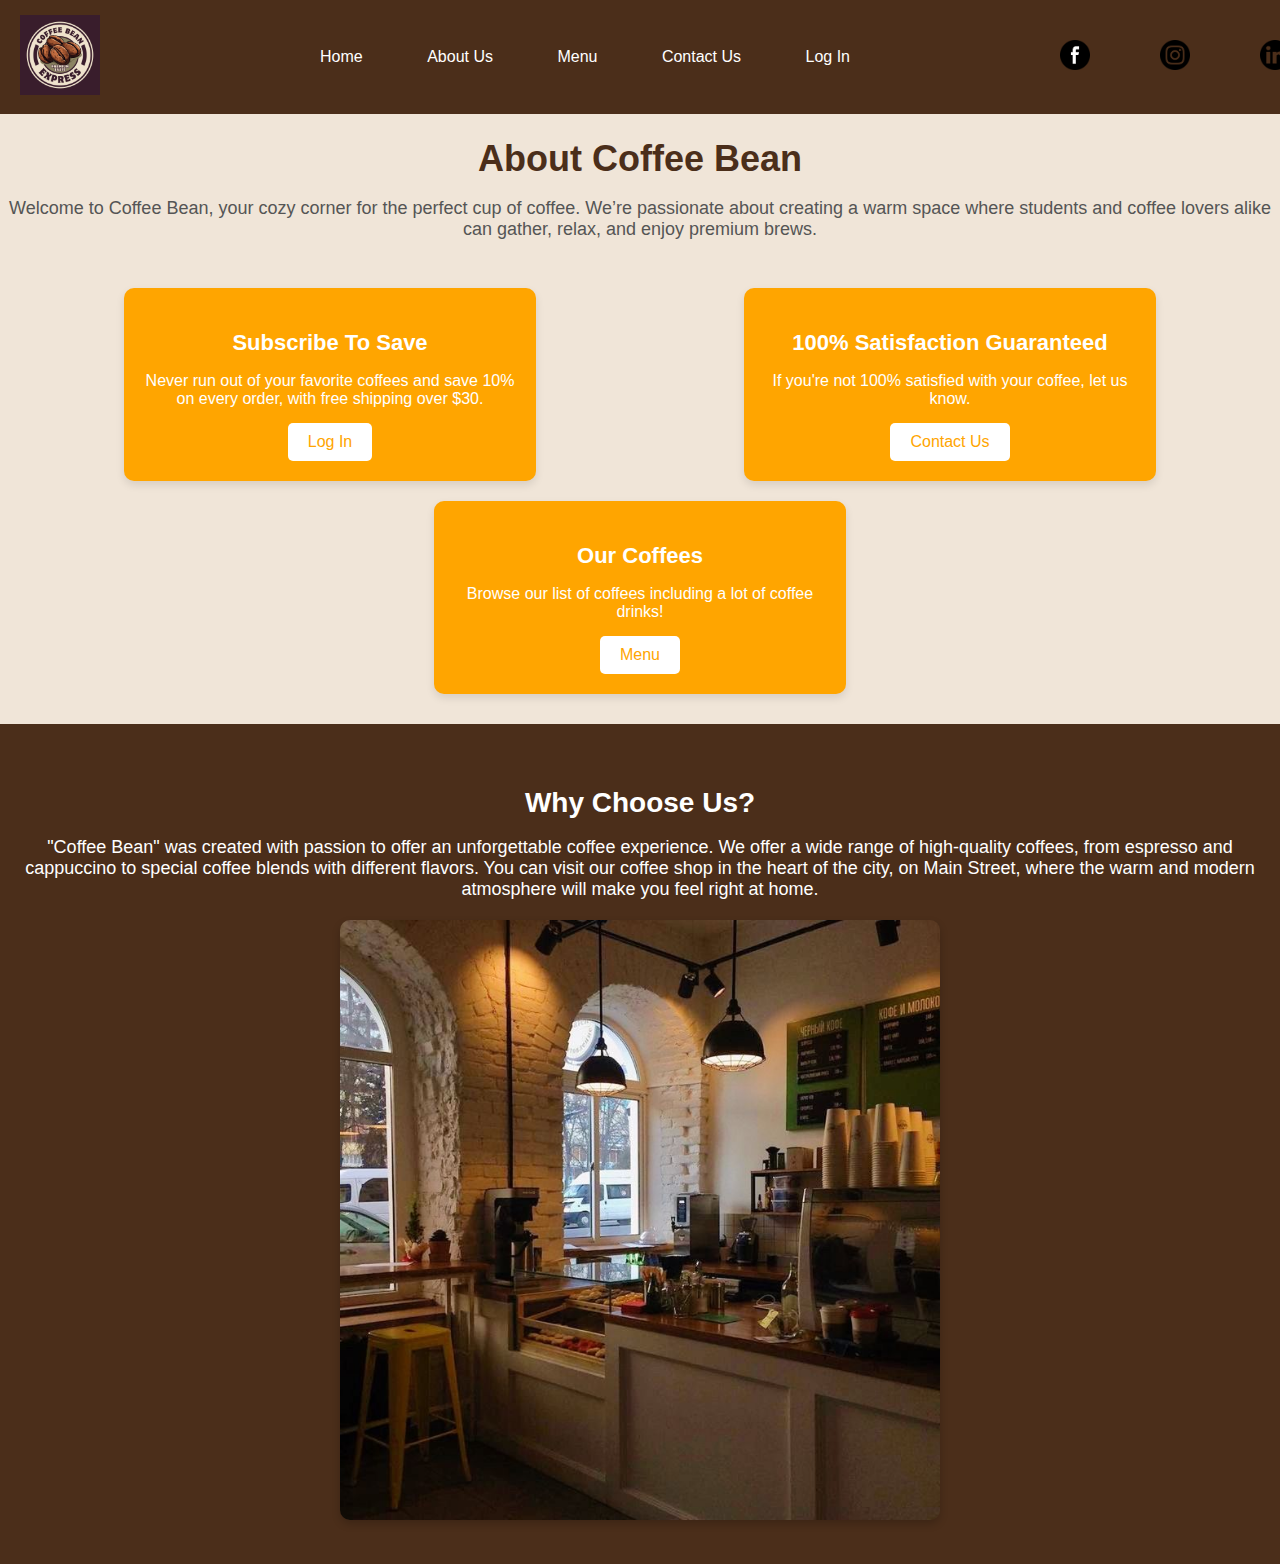
==== aboutus.html @ 2c9f51af "Krijova nje faqe te re te quajtur About Us ku kam krijuar tri cards dhe nje highlight section me pak" ====
<!DOCTYPE html>
<html lang="en">
<head>
    <meta charset="UTF-8">
    <meta name="viewport" content="width=device-width, initial-scale=1.0">
    <title>About Us | Coffee Bean</title>
    <link rel="stylesheet" href="aboutus.css">
</head>
<body>
    <header class="headerContainer">
        <div class="logo">
            <a href="index.html"> 
                <img src="images/logo.png" alt="Coffee Bean Logo">
            </a>
        </div>
        <nav>
            <a href="index.html">Home</a>
            <a href="aboutus.html">About Us</a>
            <a href="menu.html">Menu</a>
            <a href="contactus.html">Contact Us</a>
            <a href="login.html">Log In</a>
        </nav>
        <div class="social-icons">
            <a href="https://www.facebook.com/"><img src="images/facebook.png" alt="Facebook"></a>
            <a href="https://www.instagram.com/"><img src="images/instagram.png" alt="Instagram"></a>
            <a href="https://www.linkedin.com/"><img src="images/linkedin.png" alt="LinkedIn"></a>
        </div>
    </header>
    
    <main>
        <section class="intro-section">
            <h1>About Coffee Bean</h1>
            <p>Welcome to Coffee Bean, your cozy corner for the perfect cup of coffee. We’re passionate about creating a warm space where students and coffee lovers alike can gather, relax, and enjoy premium brews.</p>
        </section>

        <div class="container">
            <div class="card">
                <h3>Subscribe To Save</h3>
                <p>Never run out of your favorite coffees and save 10% on every order, with free shipping over $30.</p>
                <a href="login.html"><button class="btn">Log In</button></a>
            </div>
            <div class="card">
                <h3>100% Satisfaction Guaranteed</h3>
                <p>If you're not 100% satisfied with your coffee, let us know.</p>
                <a href="contactus.html"><button class="btn">Contact Us</button></a>
            </div>
            <div class="card">
                <h3>Our Coffees</h3>
                <p>Browse our list of coffees including a lot of coffee drinks!</p>
                <a href="menu.html"><button class="btn">Menu</button></a>
            </div>
        </div>

        <section class="highlight-section">
            <h2>Why Choose Us?</h2>
            <p>"Coffee Bean" was created with passion to offer an unforgettable coffee experience. We offer a wide range of high-quality coffees, from espresso and cappuccino to special coffee blends with different flavors. You can visit our coffee shop in the heart of the city, on Main Street, where the warm and modern atmosphere will make you feel right at home.</p>
            <img src="images/foto.jpg" alt="Cozy Coffee Shop" class="highlight-image">
        </section>
---- aboutus.css ----
/* General Body Styles */
body {
    font-family: Arial, sans-serif;
    margin: 0;
    padding: 0;
    background-color: #f0e5d8;
    display: flex;
    flex-direction: column;
    height: 100vh; /* Full viewport height */
}

/* Header Styling */
.headerContainer {
    display: flex;
    justify-content: space-between;
    align-items: center;
    background-color: #4b2e1a;
    padding: 15px 20px;
    width: 100%;
    z-index: 10;
}

.headerContainer .logo img {
    height: 80px;
    width: auto;
}

.headerContainer div {
    display: flex;
    align-items: center;
}

.headerContainer a {
    color: #ffffff;
    text-decoration: none;
    margin-right: 60px;
    font-size: 16px;
    transition: color 0.3s ease;
}

.headerContainer a:hover {
    color: #ffd700;
}

.headerContainer img {
    height: 30px;
    width: 30px;
    margin-right: 10px;
}

.headerContainer .logo a {
    margin-right: 20px;
}

.headerContainer a:last-child {
    margin-right: 0;
}

/* Responsiveness for smaller screens */
@media (max-width: 768px) {
    .headerContainer {
        flex-direction: column;
        padding: 10px;
    }

    .headerContainer div {
        margin-top: 10px;
        justify-content: center;
    }

    .headerContainer a {
        margin-right: 15px;
        margin-bottom: 10px;
    }

    .headerContainer .logo img {
        height: 70px;
    }
}

/* Intro Section */
.intro-section {
    /*padding: 100px 20px 30px;*/
    text-align: center;
    background-color: #f0e5d8;
}

.intro-section h1 {
    font-size: 36px;
    margin-bottom: 15px;
    color: #4b2e1a;
}

.intro-section p {
    font-size: 18px;
    color: #555;
}

/* Container Styles */
.container {
    display: flex;
    justify-content: space-around;
    flex-wrap: wrap;
    padding: 20px;
}

.card {
    background-color: #FFA500;
    width: 30%;
    padding: 20px;
    border-radius: 10px;
    box-shadow: 0 4px 8px rgba(0, 0, 0, 0.1);
    text-align: center;
    color: #fff;
    margin: 10px;
}

.card h3 {
    font-size: 22px;
    margin-bottom: 10px;
}

.card p {
    font-size: 16px;
    margin-bottom: 15px;
}

.btn {
    background-color: white;
    color: #FFA500;
    padding: 10px 20px;
    border: none;
    border-radius: 5px;
    font-size: 16px;
    cursor: pointer;
    transition: background-color 0.3s ease;
}

.btn:hover {
    background-color: #FFD700;
}

/* Highlight Section */
.highlight-section {
    padding: 40px 20px;
    text-align: center;
    background-color: #4b2e1a;
    color: #fff;
}

.highlight-section h2 {
    font-size: 28px;
    margin-bottom: 15px;
}

.highlight-section p {
    font-size: 18px;
    margin-bottom: 20px;
}

.highlight-image {
    width: 80%;
    max-width: 600px;
    border-radius: 10px;
    box-shadow: 0 4px 8px rgba(0, 0, 0, 0.2);
}

/* Responsive Styles */
@media (max-width: 768px) {
    .container .card {
        width: 80%;
        margin: 15px auto;
    }

    .highlight-image {
        width: 100%;
    }
}
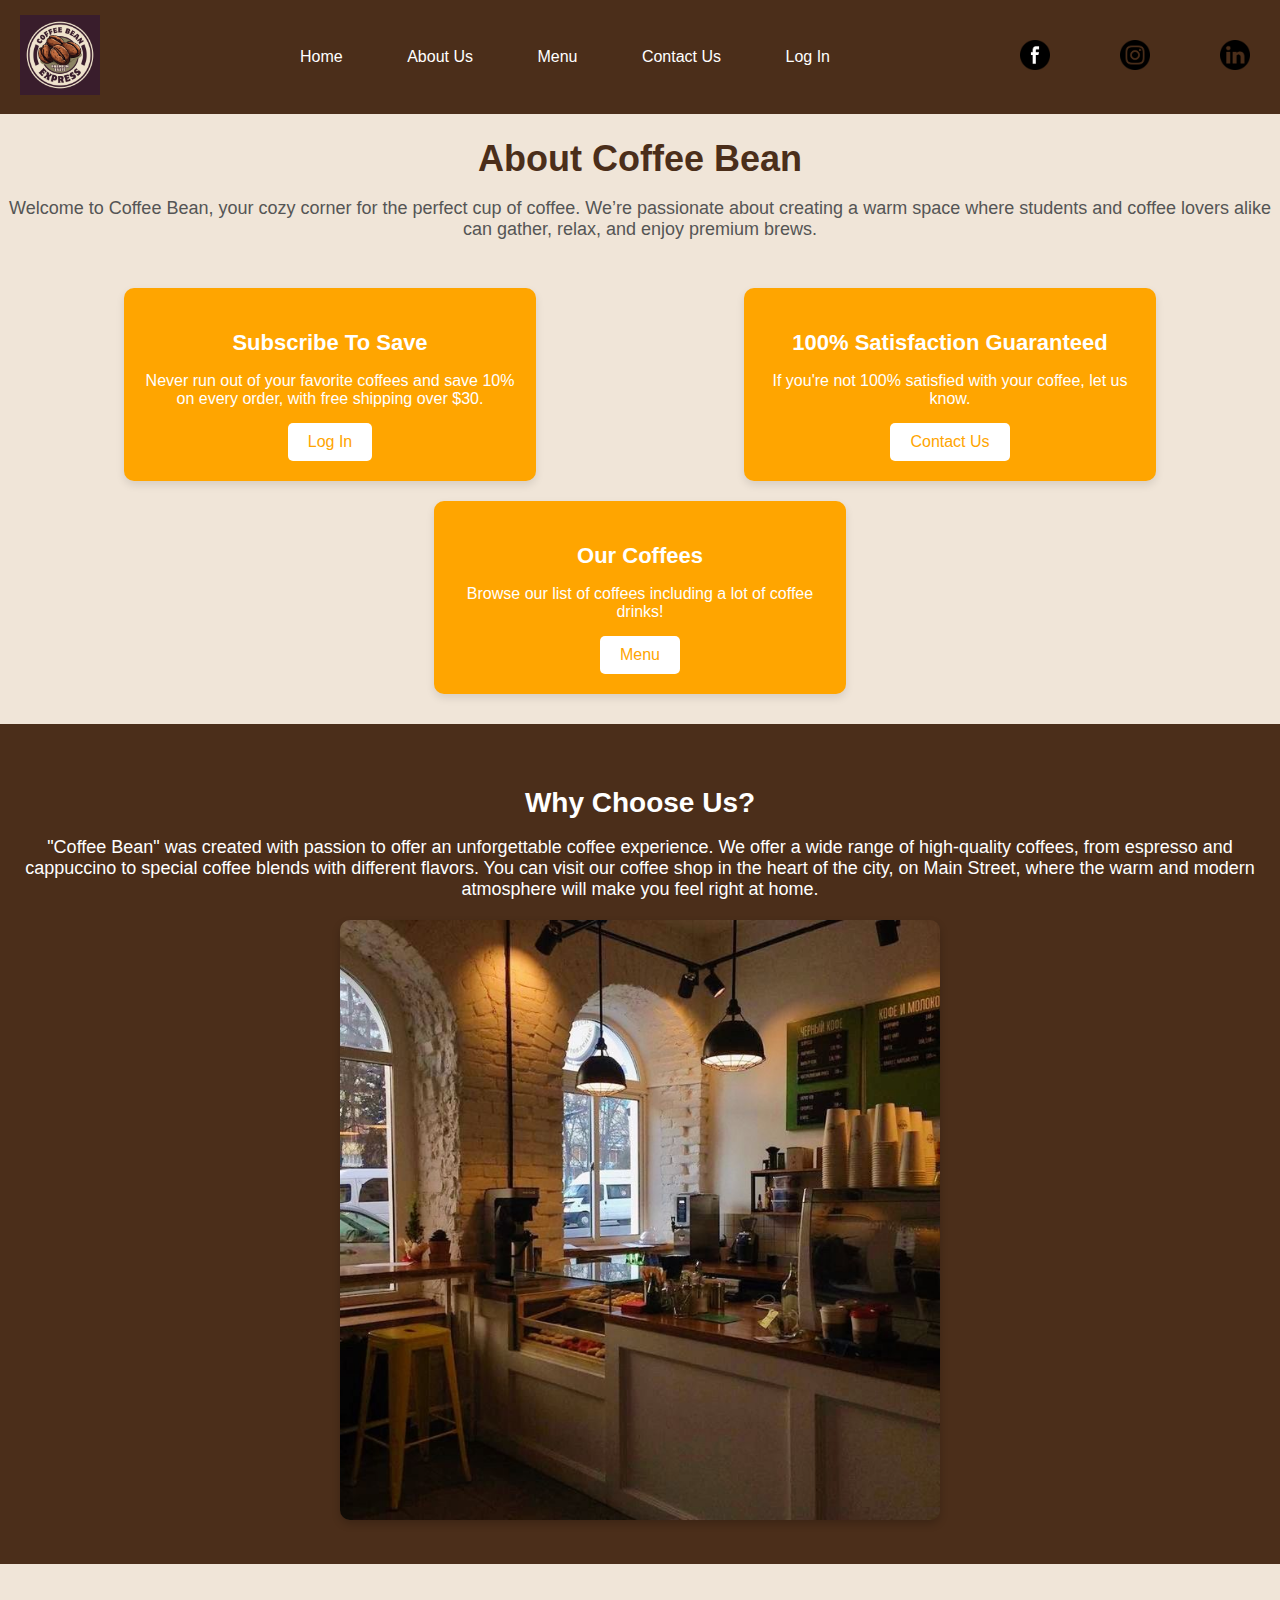
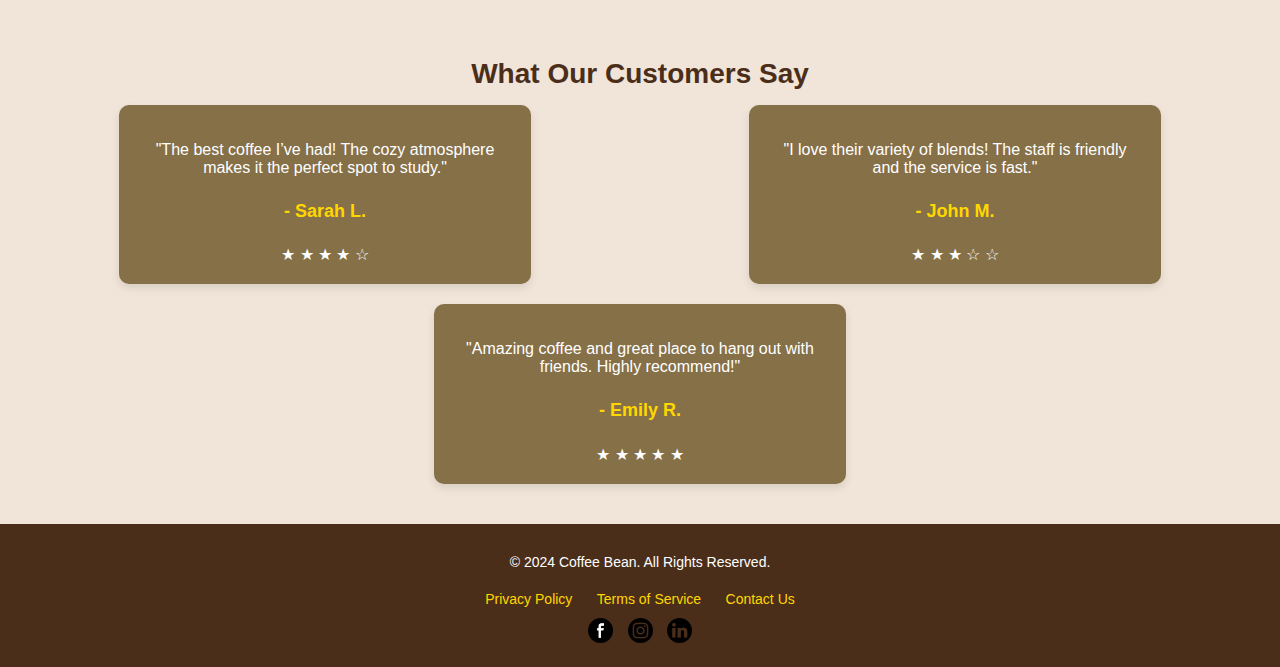
==== commit ef3f47e5: "About Us" ====
--- a/aboutus.html
+++ b/aboutus.html
@@ -55,4 +55,66 @@
             <h2>Why Choose Us?</h2>
             <p>"Coffee Bean" was created with passion to offer an unforgettable coffee experience. We offer a wide range of high-quality coffees, from espresso and cappuccino to special coffee blends with different flavors. You can visit our coffee shop in the heart of the city, on Main Street, where the warm and modern atmosphere will make you feel right at home.</p>
             <img src="images/foto.jpg" alt="Cozy Coffee Shop" class="highlight-image">
-        </section>+        </section>
+        
+        <!-- Client Reviews Section -->
+        <section class="reviews-section">
+            <h2>What Our Customers Say</h2>
+            <div class="reviews-container">
+                <div class="review-card">
+                    <p>"The best coffee I’ve had! The cozy atmosphere makes it the perfect spot to study."</p>
+                    <h4>- Sarah L.</h4>
+                    <div class="stars">
+                        <span class="star">&#9733;</span>
+                        <span class="star">&#9733;</span>
+                        <span class="star">&#9733;</span>
+                        <span class="star">&#9733;</span>
+                        <span class="star">&#9734;</span>
+                    </div>
+                </div>
+                <div class="review-card">
+                    <p>"I love their variety of blends! The staff is friendly and the service is fast."</p>
+                    <h4>- John M.</h4>
+                    <div class="stars">
+                        <span class="star">&#9733;</span>
+                        <span class="star">&#9733;</span>
+                        <span class="star">&#9733;</span>
+                        <span class="star">&#9734;</span>
+                        <span class="star">&#9734;</span>
+                    </div>
+                </div>
+                <div class="review-card">
+                    <p>"Amazing coffee and great place to hang out with friends. Highly recommend!"</p>
+                    <h4>- Emily R.</h4>
+                    <div class="stars">
+                        <span class="star">&#9733;</span>
+                        <span class="star">&#9733;</span>
+                        <span class="star">&#9733;</span>
+                        <span class="star">&#9733;</span>
+                        <span class="star">&#9733;</span>
+                    </div>
+                </div>
+            </div>
+        </section>
+    </main>
+
+    <!-- Footer Section -->
+    <div class="footerWrapper">
+        <footer class="footerContainer">
+            <div class="footerContent">
+                <p>&copy; 2024 Coffee Bean. All Rights Reserved.</p>
+                <div class="footerLinks">
+                    <a href="privacy.html">Privacy Policy</a>
+                    <a href="terms.html">Terms of Service</a>
+                    <a href="contactus.html">Contact Us</a>
+                </div>
+                <div class="footerSocial">
+                    <a href="https://www.facebook.com/"><img src="images/facebook.png" alt="Facebook"></a>
+                    <a href="https://www.instagram.com/"><img src="images/instagram.png" alt="Instagram"></a>
+                    <a href="https://www.linkedin.com/"><img src="images/linkedin.png" alt="LinkedIn"></a>
+                </div>
+            </div>
+        </footer>
+    </div>
+</body>
+</html>
--- a/aboutus.css
+++ b/aboutus.css
@@ -16,7 +16,7 @@
     align-items: center;
     background-color: #4b2e1a;
     padding: 15px 20px;
-    width: 100%;
+    /*width: 100%;*/
     z-index: 10;
 }
 
@@ -175,4 +175,99 @@
     .highlight-image {
         width: 100%;
     }
-}+}
+
+/* Client Reviews Section */
+.reviews-section {
+    padding: 40px 20px;
+    text-align: center;
+    background-color: #f0e5d8;
+    margin-top: 30px;
+}
+
+.reviews-section h2 {
+    font-size: 28px;
+    margin-bottom: 15px;
+    color: #4b2e1a;
+}
+
+.reviews-container {
+    display: flex;
+    justify-content: space-around;
+    flex-wrap: wrap;
+    gap: 20px;
+}
+
+.review-card {
+    background-color: #867048;
+    padding: 20px;
+    border-radius: 10px;
+    color: #fff;
+    width: 30%;
+    text-align: center;
+    box-shadow: 0 4px 8px rgba(0, 0, 0, 0.1);
+}
+
+.review-card p {
+    font-size: 16px;
+    margin-bottom: 15px;
+}
+
+.review-card h4 {
+    font-size: 18px;
+    font-weight: bold;
+    color: #ffd700;
+}
+
+/* Footer Styling */
+.footerWrapper {
+    margin-top: auto; /* Ensures footer stays at the bottom */
+    width: 100%;
+}
+
+.footerContainer {
+    background-color: #4b2e1a;
+    color: #ffffff;
+    padding: 20px 10px;
+    text-align: center;
+}
+
+.footerContent {
+    max-width: 1200px;
+    margin: 0 auto;
+    display: flex;
+    flex-direction: column;
+    align-items: center;
+}
+
+.footerContent p {
+    font-size: 14px;
+    margin: 10px 0;
+}
+
+.footerLinks {
+    margin: 10px 0;
+}
+
+.footerLinks a {
+    color: #ffd700;
+    text-decoration: none;
+    margin: 0 10px;
+    font-size: 14px;
+    transition: color 0.3s ease;
+}
+
+.footerLinks a:hover {
+    color: #ffffff;
+}
+
+.footerSocial img {
+    height: 25px;
+    width: 25px;
+    margin: 0 5px;
+    transition: transform 0.3s ease;
+}
+
+.footerSocial img:hover {
+    transform: scale(1.2);
+}
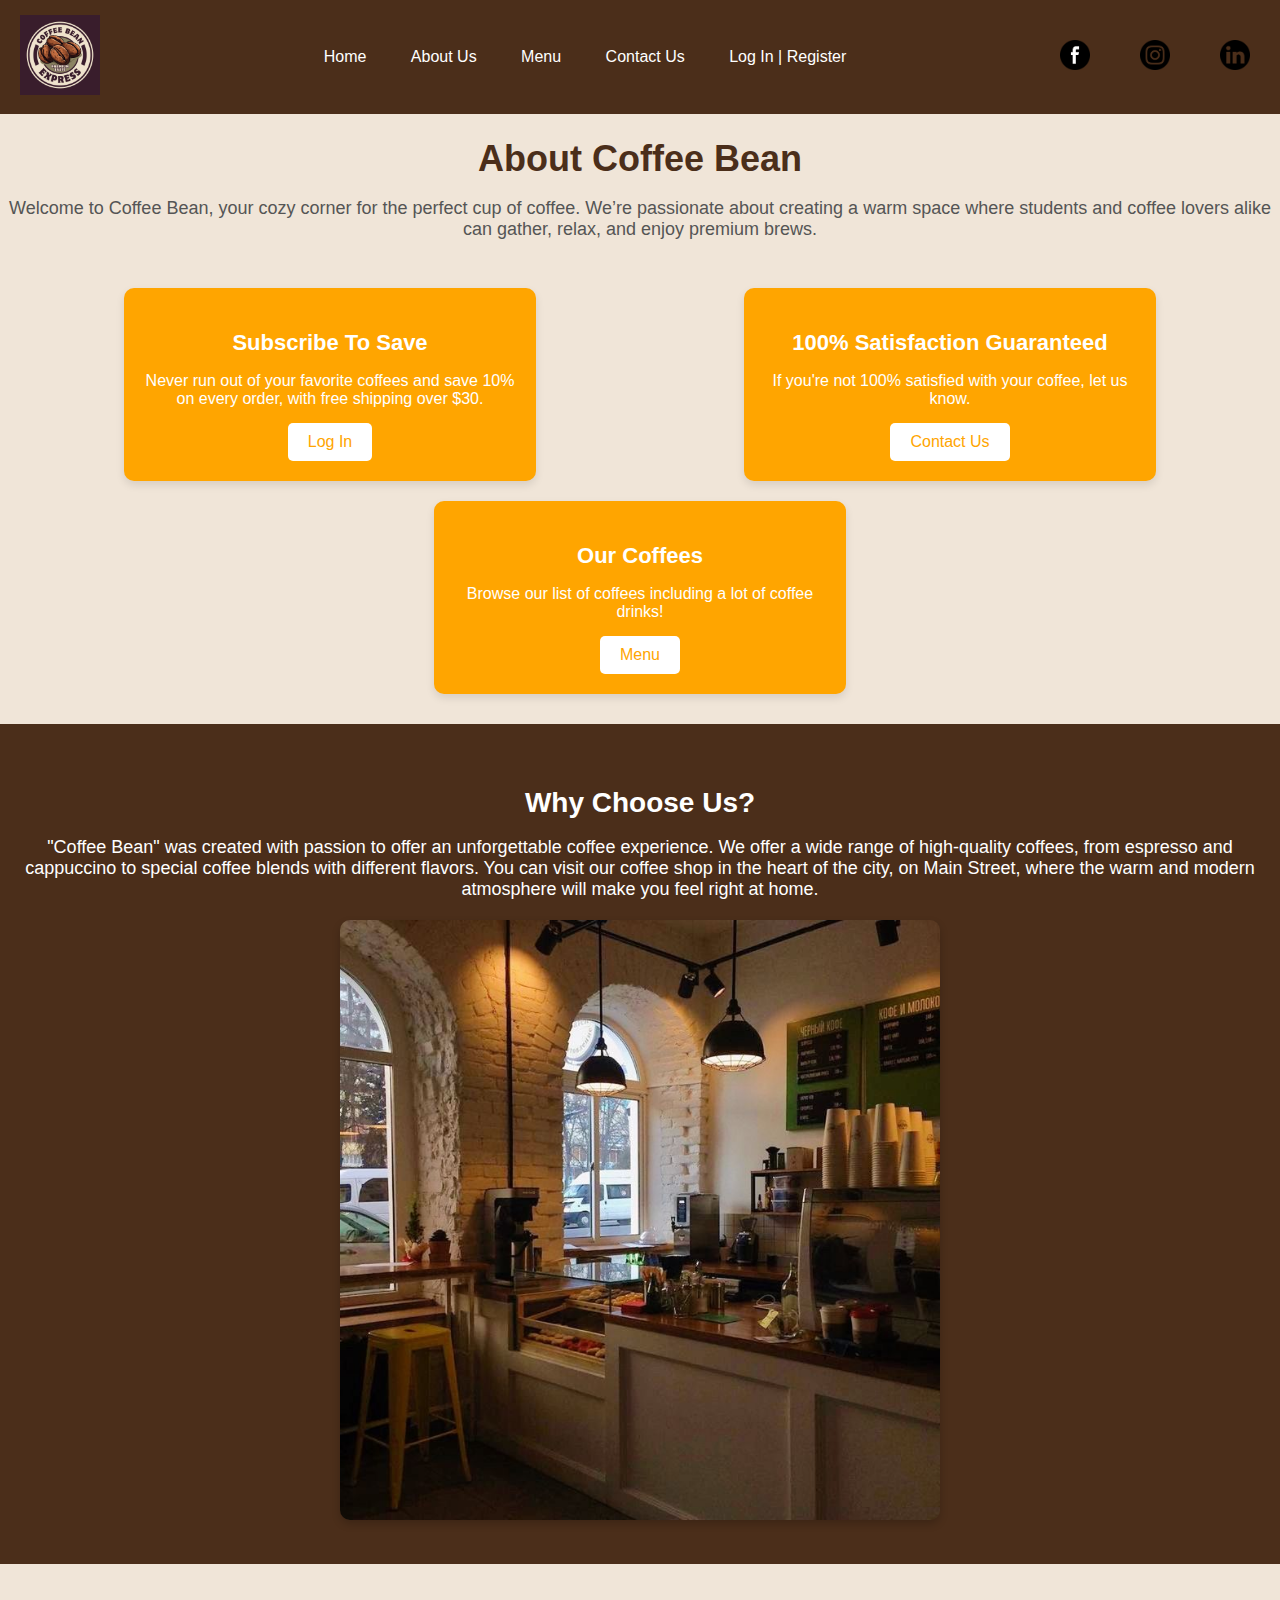
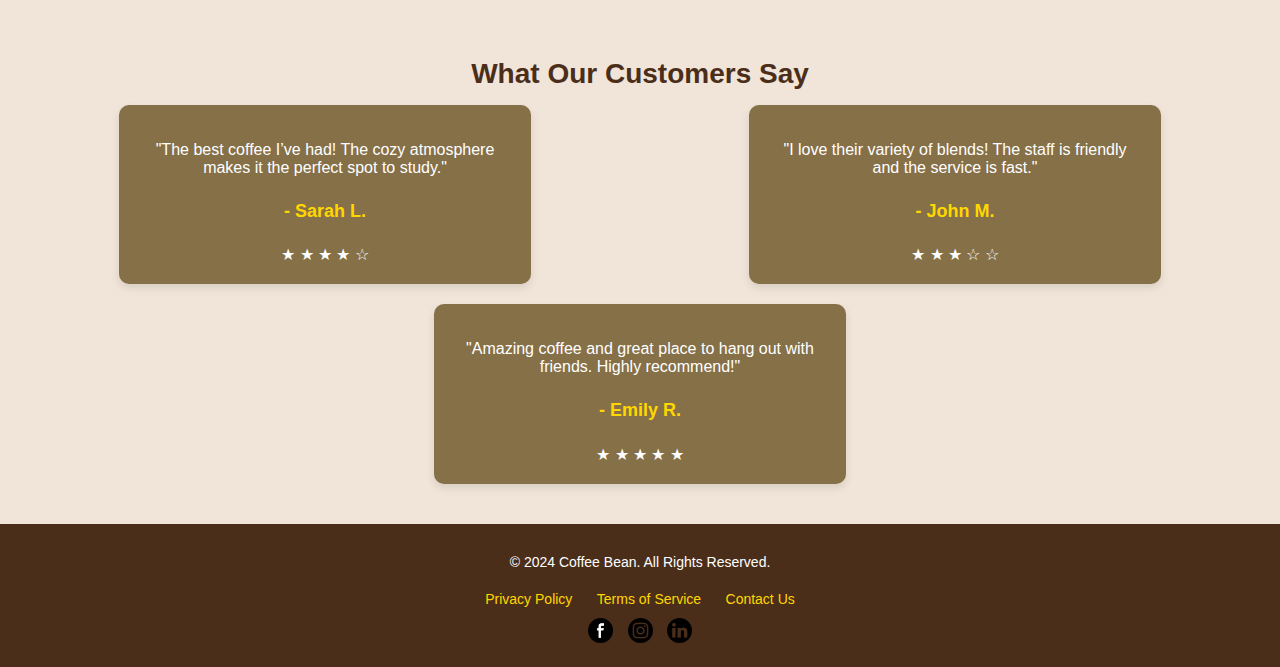
==== commit d80c5b29: "Permiresime" ====
--- a/aboutus.html
+++ b/aboutus.html
@@ -18,7 +18,7 @@
             <a href="aboutus.html">About Us</a>
             <a href="menu.html">Menu</a>
             <a href="contactus.html">Contact Us</a>
-            <a href="login.html">Log In</a>
+            <a href="login.html">Log In | Register</a>
         </nav>
         <div class="social-icons">
             <a href="https://www.facebook.com/"><img src="images/facebook.png" alt="Facebook"></a>
--- a/aboutus.css
+++ b/aboutus.css
@@ -33,7 +33,7 @@
 .headerContainer a {
     color: #ffffff;
     text-decoration: none;
-    margin-right: 60px;
+    margin-right: 40px;
     font-size: 16px;
     transition: color 0.3s ease;
 }
